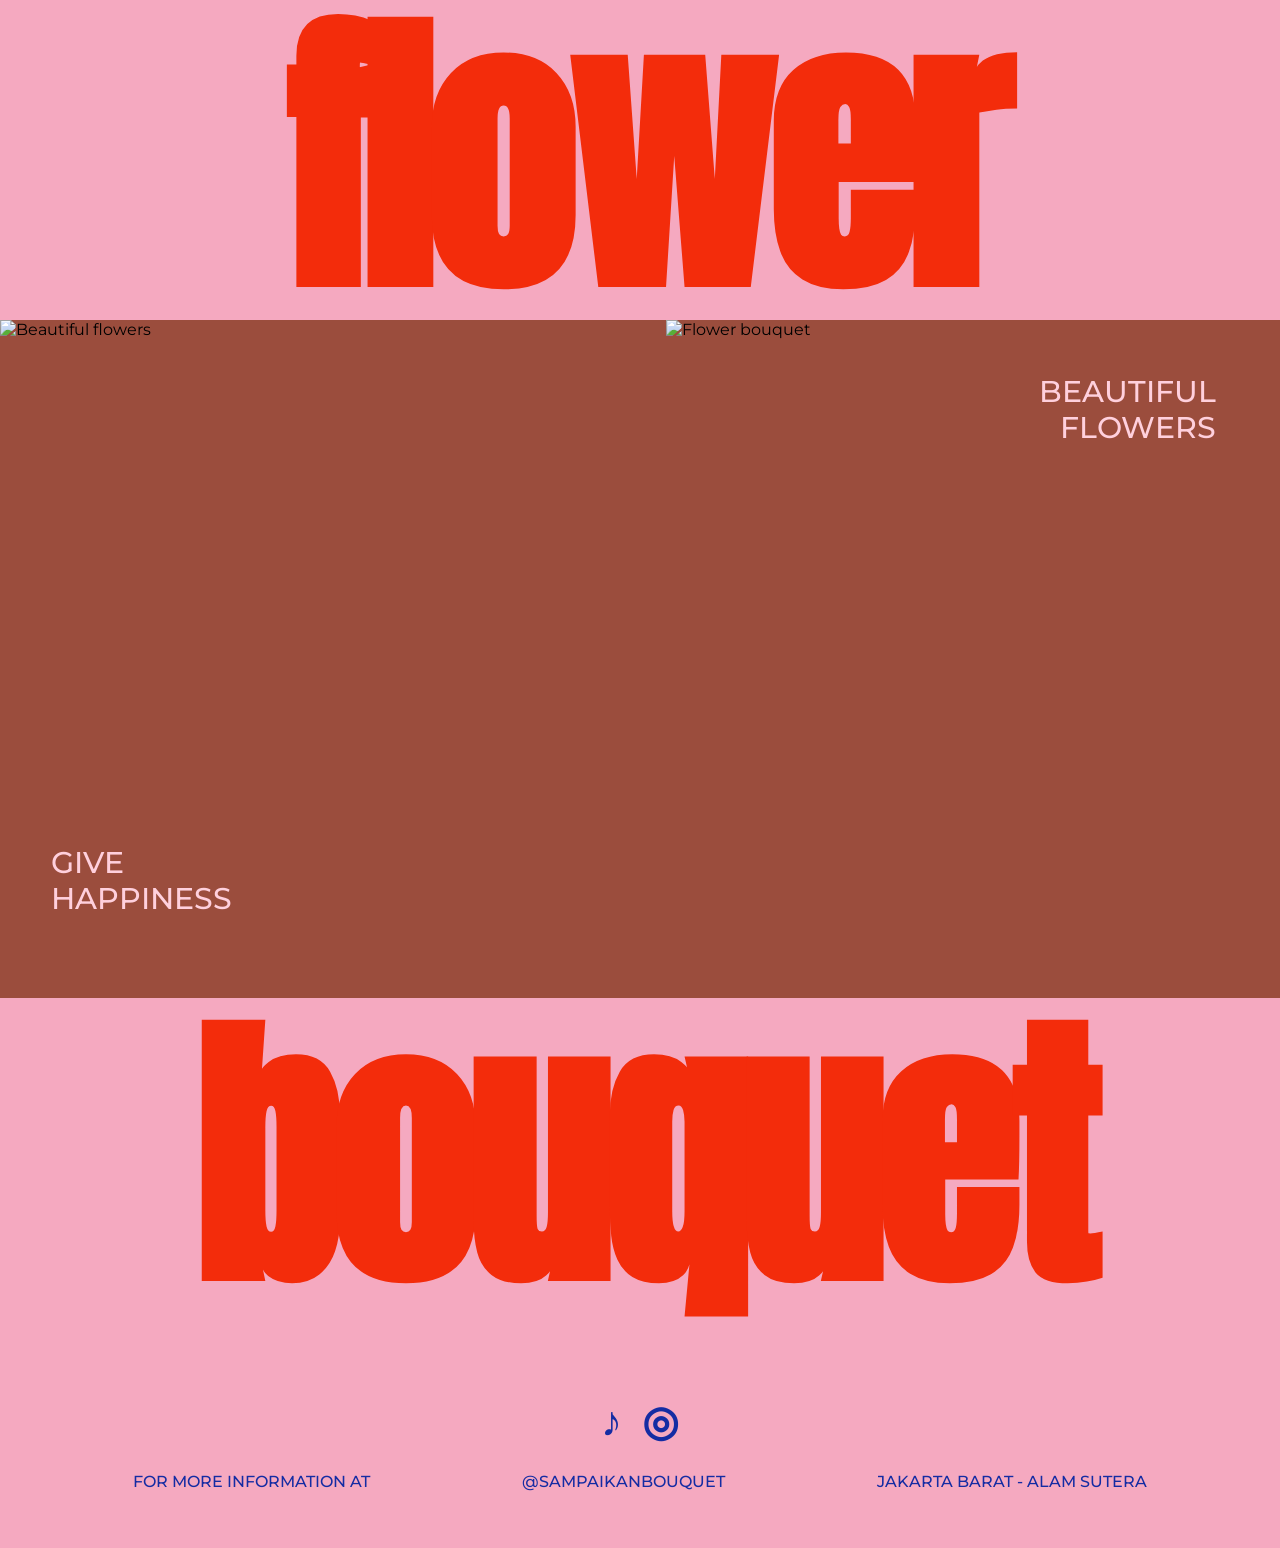
==== index.html @ e5742fbf "Add files via upload" ====
<!DOCTYPE html>
<html lang="id">
<head>
    <meta charset="UTF-8">
    <meta name="viewport" content="width=device-width, initial-scale=1.0">
    <title>Sampaikan Bouquet</title>
    <link rel="stylesheet" href="style.css">
    <link rel="preconnect" href="https://fonts.googleapis.com">
    <link href="https://fonts.googleapis.com/css2?family=Anton&family=Montserrat:wght@400;500;600;700&display=swap" rel="stylesheet">
</head>

<body>

    <main class="landing">

        <!-- JUDUL ATAS -->
        <section class="top-section">
            <h1 class="top-title">flower</h1>
        </section>

        <!-- FOTO BOUQUET -->
        <section class="gallery">

            <div class="photo photo-one">
                <img src="https://images.unsplash.com/photo-1490750967868-88aa4486c946?w=1200"
                     alt="Beautiful flowers">
            </div>

            <div class="photo photo-two">
                <img src="https://images.unsplash.com/photo-1525310072745-f49212b5ac6d?w=1000"
                     alt="Flower bouquet">
            </div>

            <p class="gallery-text text-right">BEAUTIFUL<br>FLOWERS</p>
            <p class="gallery-text text-left">GIVE<br>HAPPINESS</p>

        </section>

        <!-- JUDUL BAWAH -->
        <section class="bottom-title">
            <h2>bouquet</h2>
        </section>

        <!-- FOOTER -->
        <footer class="footer">

            <div class="socials">
                <a href="#" aria-label="TikTok">♪</a>
                <a href="#" aria-label="Instagram">◎</a>
            </div>

            <div class="footer-info">
                <p>FOR MORE INFORMATION AT</p>
                <p>@SAMPAIKANBOUQUET</p>
                <p>JAKARTA BARAT - ALAM SUTERA</p>
            </div>

        </footer>

    </main>

</body>
</html>
---- style.css ----
/* RESET */
* {
    margin: 0;
    padding: 0;
    box-sizing: border-box;
}

html {
    scroll-behavior: smooth;
}

body {
    background: #f5a9c0;
    font-family: 'Montserrat', sans-serif;
    overflow-x: hidden;
}

/* MAIN BACKGROUND */
.landing {
    width: 100%;
    min-height: 100vh;
    background: #f5a9c0;
    overflow: hidden;
}

/* TOP TITLE */
.top-section {
    width: 100%;
    height: 25vw;
    min-height: 180px;
    display: flex;
    align-items: center;
    justify-content: center;
    overflow: hidden;
}

.top-title {
    font-family: 'Anton', sans-serif;
    font-size: clamp(110px, 27vw, 300px);
    color: #f32c0b;
    line-height: 0.9;
    letter-spacing: -8px;
    white-space: nowrap;
}

/* GALLERY */
.gallery {
    width: 100%;
    height: 53vw;
    min-height: 320px;
    max-height: 700px;
    position: relative;
    background: #9b4d3d;
}

.photo {
    position: absolute;
    overflow: hidden;
}

.photo img {
    width: 100%;
    height: 100%;
    object-fit: cover;
    display: block;
}

.photo-one {
    width: 52%;
    height: 100%;
    left: 0;
    top: 0;
}

.photo-two {
    width: 48%;
    height: 100%;
    right: 0;
    top: 0;
}

.photo-two img {
    object-position: center;
}

/* TEXT ON PHOTO */
.gallery-text {
    position: absolute;
    color: #ffd0dd;
    font-size: clamp(13px, 2.5vw, 30px);
    font-weight: 500;
    line-height: 1.2;
    z-index: 2;
}

.text-right {
    top: 8%;
    right: 5%;
    text-align: right;
}

.text-left {
    bottom: 12%;
    left: 4%;
}

/* BOTTOM TITLE */
.bottom-title {
    width: 100%;
    height: 25vw;
    min-height: 170px;
    display: flex;
    align-items: center;
    justify-content: center;
    overflow: hidden;
}

.bottom-title h2 {
    font-family: 'Anton', sans-serif;
    font-size: clamp(100px, 26vw, 290px);
    color: #f32c0b;
    line-height: 0.9;
    letter-spacing: -8px;
    white-space: nowrap;
}

/* FOOTER */
.footer {
    min-height: 230px;
    padding: 50px 5% 30px;
    display: flex;
    flex-direction: column;
    align-items: center;
    justify-content: center;
    gap: 25px;
}

.socials {
    display: flex;
    gap: 20px;
}

.socials a {
    font-size: 42px;
    color: #142ca3;
    text-decoration: none;
    font-weight: bold;
}

.footer-info {
    width: 100%;
    display: flex;
    justify-content: space-around;
    align-items: center;
    gap: 15px;
    color: #142ca3;
    font-size: clamp(10px, 1.4vw, 16px);
    font-weight: 500;
    text-align: center;
}

/* TABLET */
@media (max-width: 768px) {

    .top-section {
        height: 30vw;
        min-height: 140px;
    }

    .top-title {
        font-size: 27vw;
        letter-spacing: -4px;
    }

    .gallery {
        height: 65vw;
        min-height: 280px;
    }

    .bottom-title {
        height: 30vw;
        min-height: 140px;
    }

    .bottom-title h2 {
        font-size: 25vw;
        letter-spacing: -4px;
    }

    .footer {
        min-height: 180px;
    }

    .footer-info {
        flex-wrap: wrap;
    }
}

/* MOBILE */
@media (max-width: 480px) {

    .top-section {
        height: 32vw;
        min-height: 120px;
    }

    .top-title {
        font-size: 29vw;
        letter-spacing: -3px;
    }

    .gallery {
        height: 115vw;
        min-height: 380px;
        max-height: 550px;
    }

    .photo-one {
        width: 100%;
        height: 55%;
        top: 0;
    }

    .photo-two {
        width: 100%;
        height: 55%;
        top: 45%;
        right: 0;
    }

    .gallery-text {
        font-size: 12px;
    }

    .text-right {
        top: 5%;
        right: 4%;
    }

    .text-left {
        bottom: 5%;
        left: 4%;
    }

    .bottom-title {
        height: 32vw;
        min-height: 120px;
    }

    .bottom-title h2 {
        font-size: 25vw;
        letter-spacing: -3px;
    }

    .footer {
        padding: 35px 15px;
        min-height: 180px;
        gap: 20px;
    }

    .socials a {
        font-size: 32px;
    }

    .footer-info {
        flex-direction: column;
        gap: 12px;
        font-size: 10px;
    }
}
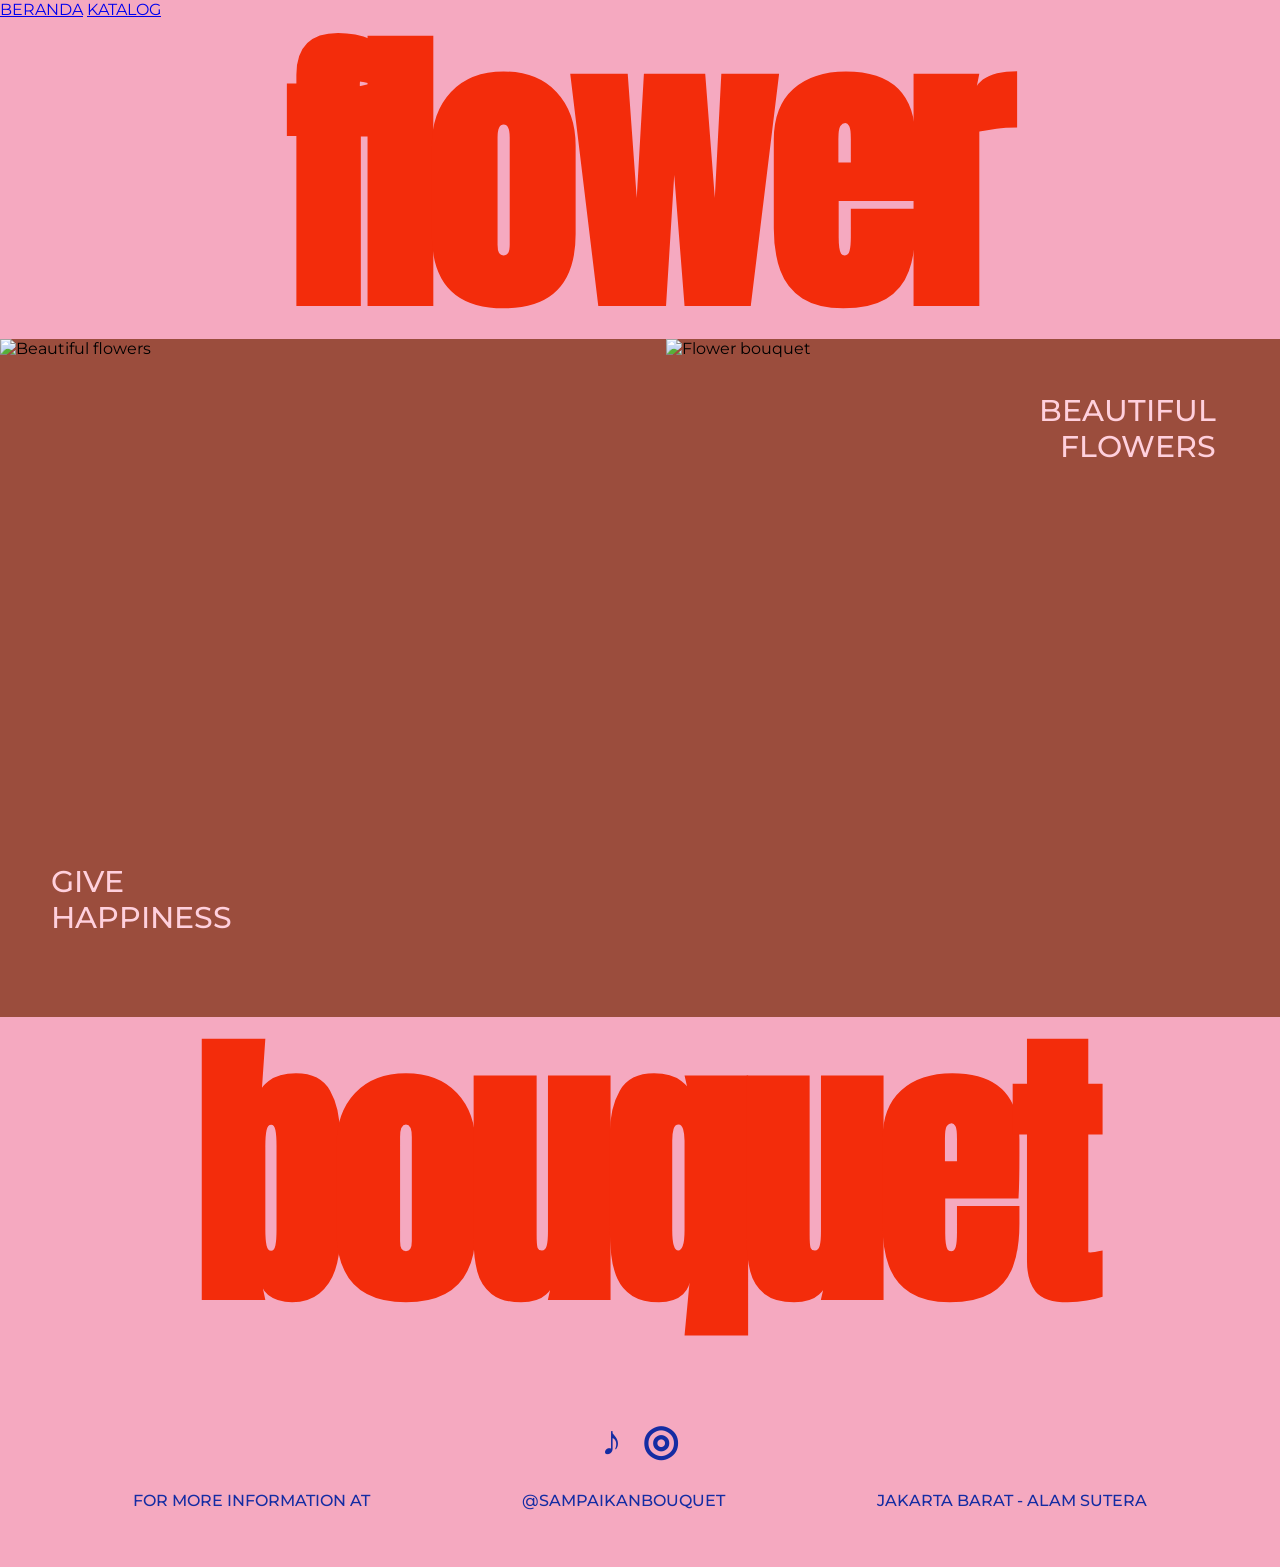
==== commit fd8b3f1c: "Update index.html" ====
--- a/index.html
+++ b/index.html
@@ -11,6 +11,12 @@
 </head>
 
 <body>
+
+<nav class="main-navigation">
+    <a href="index.html">BERANDA</a>
+    <a href="katalog.html">KATALOG</a>
+</nav>
+
 
     <main class="landing">
 
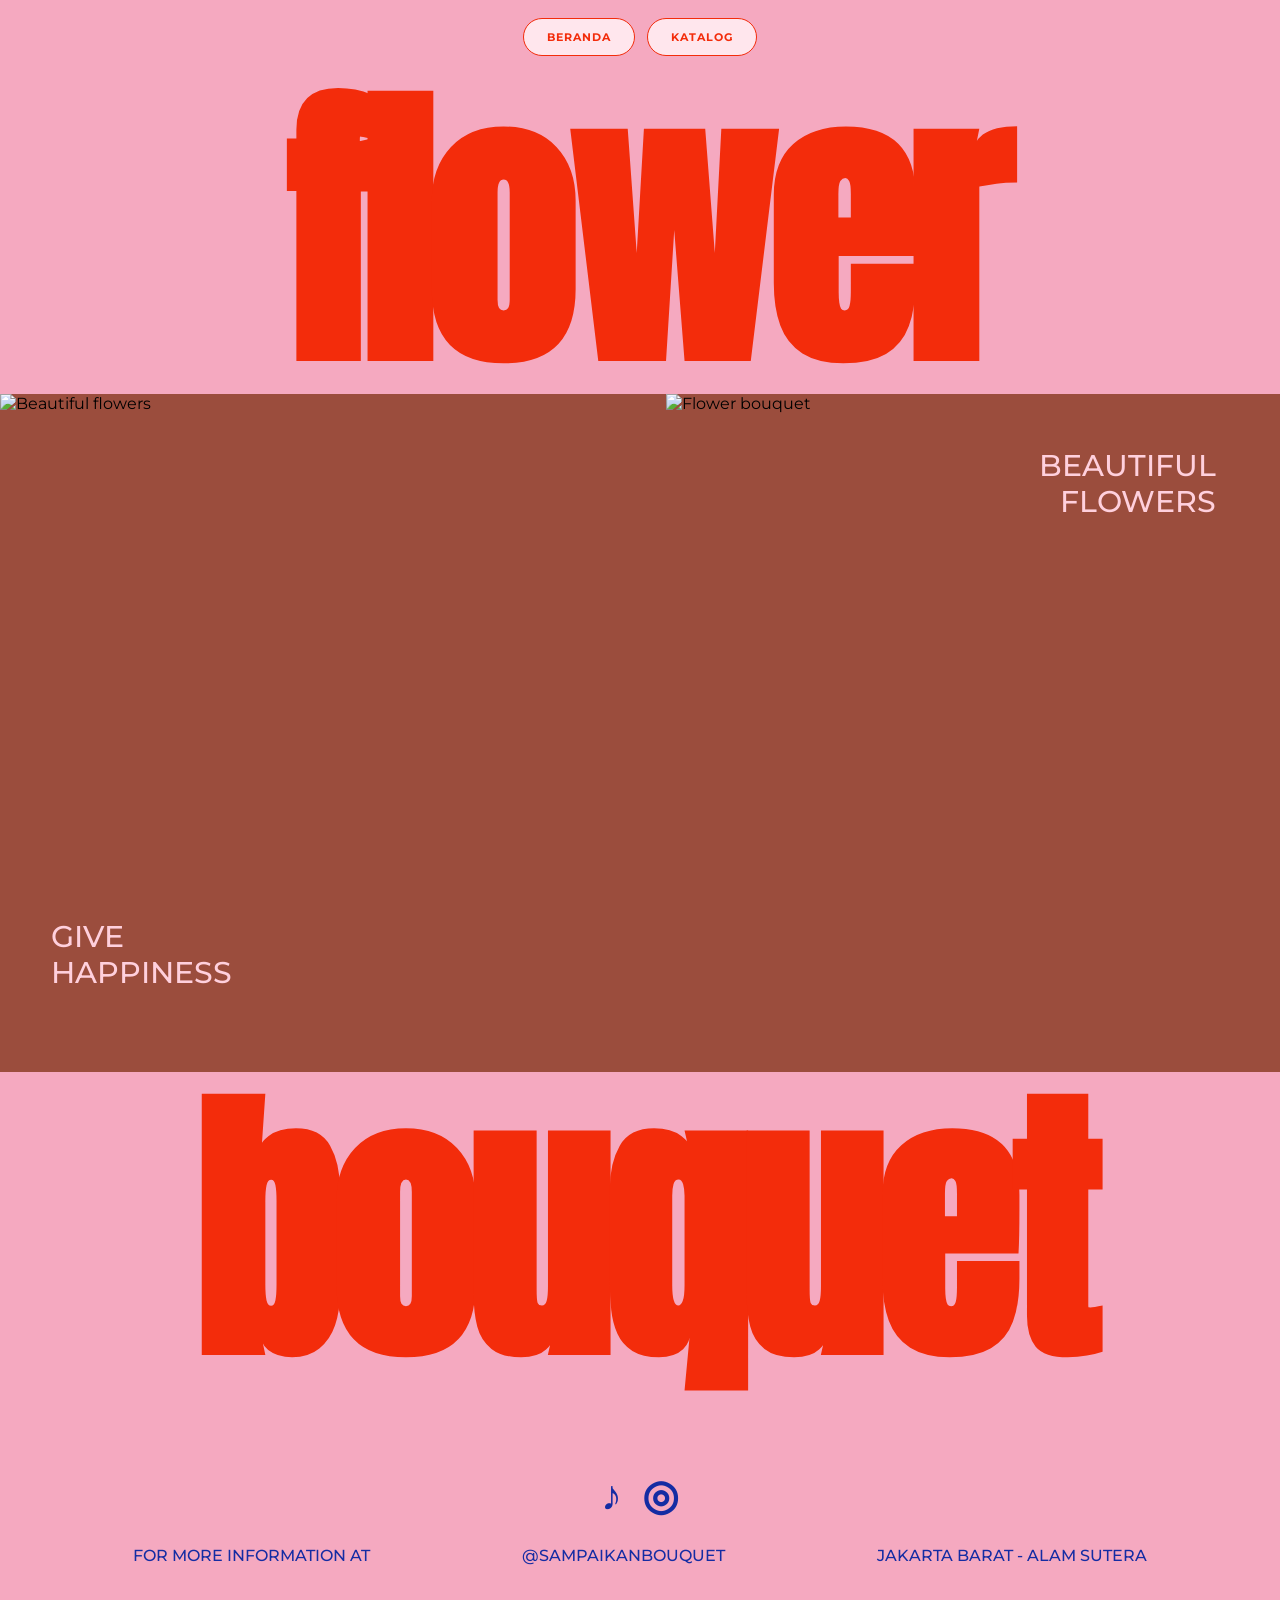
==== commit 405b7b14: "Update index.html" ====
--- a/index.html
+++ b/index.html
@@ -22,8 +22,8 @@
 
         <!-- JUDUL ATAS -->
         <section class="top-section">
-            <h1 class="top-title">flower</h1>
-        </section>
+    <h1 class="top-title" id="adminAccess">flower</h1>
+</section>
 
         <!-- FOTO BOUQUET -->
         <section class="gallery">
@@ -65,6 +65,24 @@
         </footer>
 
     </main>
+<script>
+    const adminAccess = document.getElementById("adminAccess");
+    let clickCount = 0;
+    let clickTimer;
 
+    adminAccess.addEventListener("click", function () {
+        clickCount++;
+
+        clearTimeout(clickTimer);
+
+        if (clickCount === 5) {
+            window.location.href = "admin.html";
+        }
+
+        clickTimer = setTimeout(function () {
+            clickCount = 0;
+        }, 2000);
+    });
+</script>
 </body>
 </html>
--- a/style.css
+++ b/style.css
@@ -269,3 +269,98 @@
         font-size: 10px;
     }
 }
+
+/* NAVBAR */
+.navbar {
+    display: flex;
+    justify-content: space-between;
+    align-items: center;
+    padding: 22px 6%;
+    background: #f5a9c0;
+}
+
+.logo {
+    font-family: 'Anton', sans-serif;
+    font-size: 28px;
+    color: #f32c0b;
+    text-decoration: none;
+}
+
+.navbar nav {
+    display: flex;
+    align-items: center;
+    gap: 12px;
+}
+
+/* NAVIGATION BUTTON */
+.navbar nav a {
+    text-decoration: none;
+    color: #f32c0b;
+    background: #ffe6ed;
+    border: 1.5px solid #f32c0b;
+    padding: 11px 23px;
+    border-radius: 50px;
+    font-size: 11px;
+    font-weight: 700;
+    letter-spacing: 1px;
+    transition: all 0.3s ease;
+}
+
+.navbar nav a:hover {
+    background: #f32c0b;
+    color: white;
+    transform: translateY(-3px);
+    box-shadow: 0 5px 12px rgba(243, 44, 11, 0.2);
+}
+
+.navbar nav a.active {
+    background: #f32c0b;
+    color: white;
+    box-shadow: 0 4px 10px rgba(243, 44, 11, 0.15);
+}
+
+
+.main-navigation {
+    display: flex;
+    justify-content: center;
+    gap: 30px;
+    padding: 18px;
+    background: #f5a9c0;
+}
+
+.main-navigation a {
+    color: #142ca3;
+    text-decoration: none;
+    font-size: 12px;
+    font-weight: 700;
+}
+
+
+.main-navigation {
+    display: flex;
+    justify-content: center;
+    gap: 12px;
+    padding: 18px;
+    background: #f5a9c0;
+}
+
+.main-navigation a {
+    color: #f32c0b;
+    background: #ffe6ed;
+    border: 1.5px solid #f32c0b;
+    border-radius: 50px;
+    padding: 11px 23px;
+    text-decoration: none;
+    font-size: 11px;
+    font-weight: 700;
+    letter-spacing: 1px;
+    transition: 0.3s;
+}
+
+.main-navigation a:hover {
+    background: #f32c0b;
+    color: white;
+    transform: translateY(-3px);
+}
+
+
